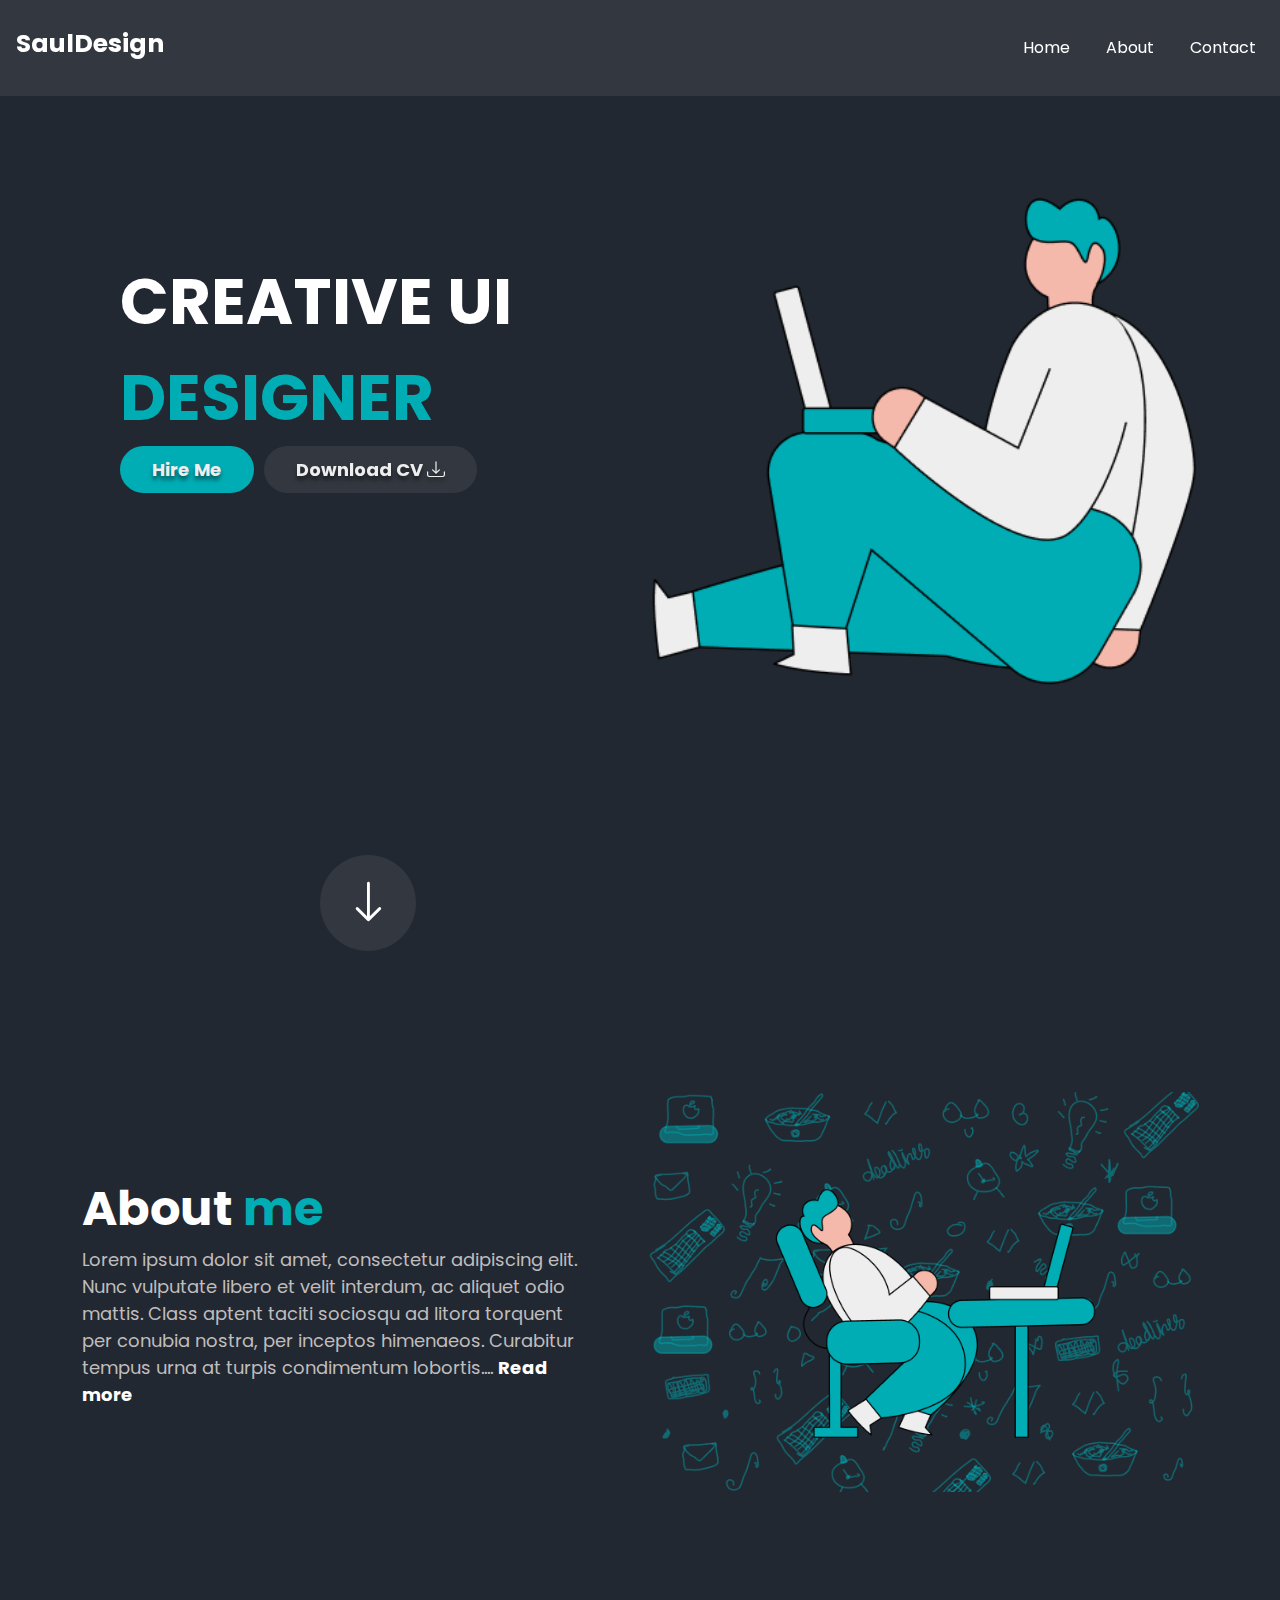
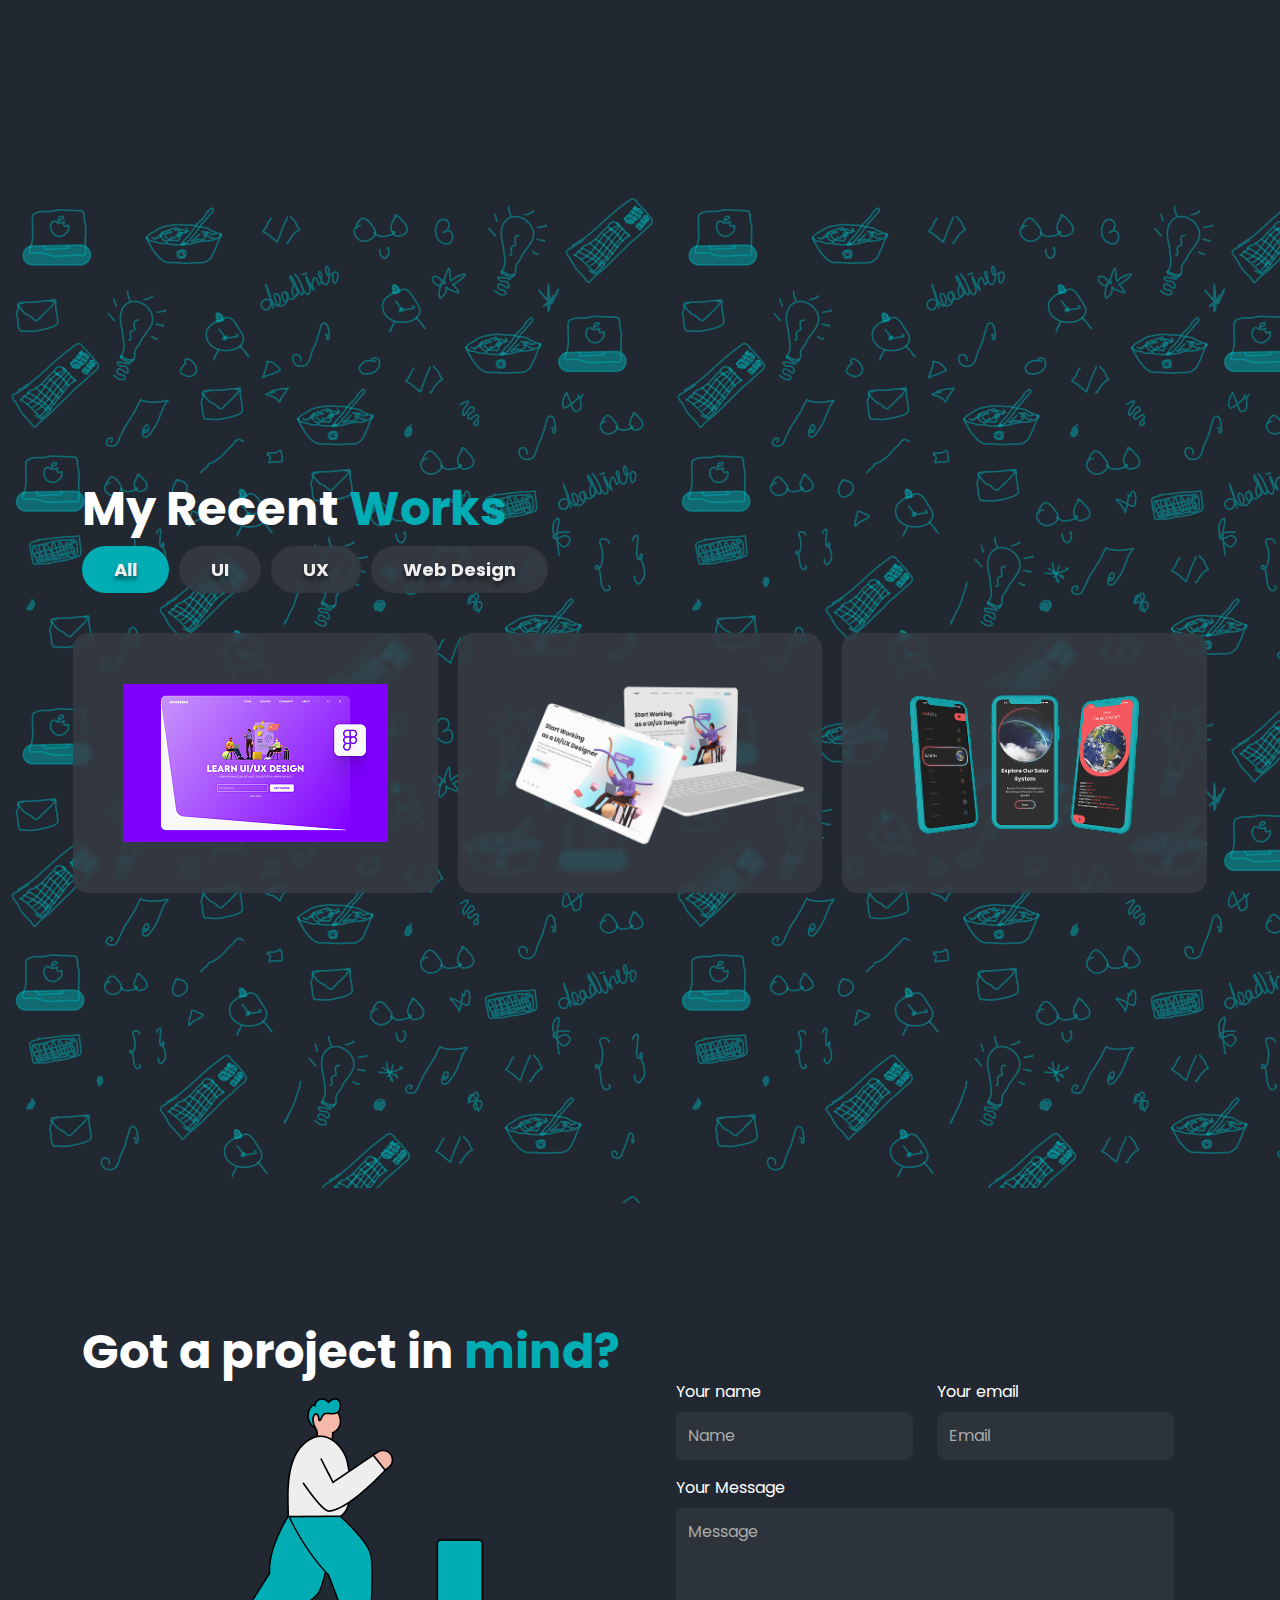
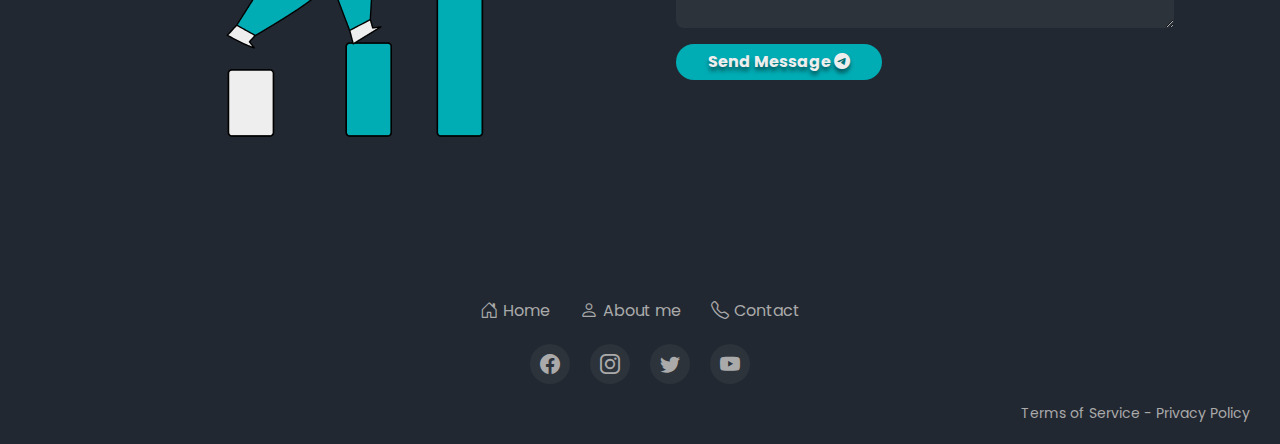
==== index.html @ f93b62bb "rename" ====
<!DOCTYPE html>
<html lang="en">
<head>
    <meta charset="UTF-8">
    <meta name="viewport" content="width=device-width, initial-scale=1.0">
    <title>Professional Webpage</title>
    <link href="https://cdn.jsdelivr.net/npm/bootstrap@5.3.0-alpha3/dist/css/bootstrap.min.css" rel="stylesheet">
    <link rel="stylesheet" href="https://cdn.jsdelivr.net/npm/bootstrap-icons@1.11.3/font/bootstrap-icons.min.css">
    <link rel="stylesheet" href="./home_page.css">
    <link href="https://fonts.googleapis.com/css2?family=Poppins:wght@400;700&display=swap" rel="stylesheet">
</head>
<body>

    <!-- Navigation Bar -->
    <nav class="navbar navbar-expand-lg fixed-top">
        <div class="container-fluid p-3">
            <a class="navbar-brand text-white" href="#"><h3>SaulDesign</h3></a>
            <button class="navbar-toggler" type="button" data-bs-toggle="collapse" data-bs-target="#navbarNav" aria-controls="navbarNav" aria-expanded="false" aria-label="Toggle navigation">
                <span class="navbar-toggler-icon"></span>
            </button>
            <div class="collapse navbar-collapse" id="navbarNav">
                <ul class="navbar-nav ms-auto">
                    <li class="nav-item"><a class="nav-link" href="#">Home</a></li>
                    <li class="nav-item"><a class="nav-link" href="#">About</a></li>
                    <li class="nav-item"><a class="nav-link" href="#">Contact</a></li>
                </ul>
            </div>
        </div>
    </nav>

    <!-- Main Section -->
    <div class="container mt-5">
        <div class="row align-items-center text-center text-md-start">
            <div class="text-content col-12 col-md-6">
                <div class="content">CREATIVE UI <span class="highlight">DESIGNER</span></div>
                <div class="buttons">
                    <button class="btn hire-me">Hire Me</button>
                    <button class="btn cv">Download CV <i class="bi bi-download"></i></button>
                </div>
            </div>
            <div class="main-img col-12 col-md-6">
                <img src="../assets/picture1.png" alt="Profile Image" class="img-fluid">
            </div>
        </div>
    </div>

    <!-- Arrow Section -->
    <div class="arrow-container">
        <div class="arrow-class">
            <i class="bi bi-arrow-down arrow"></i>
        </div>
    </div>


    <!-- About Me -->
    <div class="container mb-5">
        <div class="row align-items-center">
            <div class="col-12 col-md-6">
                <h1>About <span class="highlight">me</span></h1>
                <p>
                    Lorem ipsum dolor sit amet, consectetur adipiscing elit.
                    Nunc vulputate libero et velit interdum, ac aliquet odio mattis.
                    Class aptent taciti sociosqu ad litora torquent per conubia nostra,
                    per inceptos himenaeos. Curabitur tempus urna at turpis condimentum
                    lobortis.... <span class="read-more">Read more</span>
                </p>
            </div>
    
            <!-- Right Side: Image with Background -->
            <div class="col-12 col-md-6 image-container">
                <img src="../assets/Group 62.png" class="main-image">
            </div>
        </div>
    </div>
    

    <!-- Projects Page -->
     <div class="project-page mt-5">
        <div class="container project-section">
            <h1>
                My Recent <span class="highlight">Works</span>
            </h1>
            <div class="buttons">
                <button class="btn hire-me">All</button>
                <button class="btn cv">UI</button>
                <button class="btn cv">UX</button>
                <button class="btn cv">Web Design</button>
            </div>

            <div class="row mt-3 gy-4">
                <div class="col-4 projects">
                    <img src="../assets/project3.png" alt="">
                </div>
                <div class="col-4 projects">
                    <img src="../assets/project1.png" alt="">
                </div>
                <div class="col-4 projects">
                    <img src="../assets/project2.png" alt="">
                </div>
            </div>
        </div>
     </div>


     <!-- Contact Page -->
     <div class="container">
        <div class="row contact-pg align-items-center">
            <div class="col-md-6 text-center text-md-start">
                <h1>Got a project in <span class="highlight">mind?</span></h1>
                <img src="../assets/project_idea.png" class="project-idea-img img-fluid">
            </div>
    
            <div class="col-md-6">
                <div class="contact-form p-4 rounded">
                    <div class="row mb-3">
                        <div class="col-md-6">
                            <label class="form-label">Your name</label>
                            <input type="text" class="form-control" placeholder="Name">
                        </div>
                        <div class="col-md-6">
                            <label class="form-label">Your email</label>
                            <input type="email" class="form-control" placeholder="Email">
                        </div>
                    </div>
                    <div class="mb-3">
                        <label class="form-label">Your Message</label>
                        <textarea class="form-control" rows="4" placeholder="Message"></textarea>
                    </div>
                    <button class="btn button-font">
                        Send Message <i class="bi bi-telegram"></i>
                    </button>
                </div>
            </div>
        </div>
    </div>


    <!-- Footer Page -->
    <footer class="footer">
        <div class="footer-menu">
            <a href="#"><i class="bi bi-house-door"></i> Home</a>
            <a href="#"><i class="bi bi-person"></i> About me</a>
            <a href="#"><i class="bi bi-telephone"></i> Contact</a>
        </div>
    
        <div class="social-icons">
            <a href="#"><i class="bi bi-facebook"></i></a>
            <a href="#"><i class="bi bi-instagram"></i></a>
            <a href="#"><i class="bi bi-twitter"></i></a>
            <a href="#"><i class="bi bi-youtube"></i></a>
        </div>
    
        <div class="footer-terms">
            <a href="#">Terms of Service</a> - <a href="#">Privacy Policy</a>
        </div>
    </footer>
    
    
    
    
    

    <script src="https://cdn.jsdelivr.net/npm/bootstrap@5.3.0-alpha3/dist/js/bootstrap.bundle.min.js"></script>
</body>
</html>
---- home_page.css ----
body {
    background-color: rgba(34, 40, 49, 1);
    font-family: 'Poppins', sans-serif;
    color: white;
}
h1 {
    font-size: 48px;
    font-weight: bold;
    color: white;
}
h3{
    font-size: 25px;
    font-weight: bold;
    color: white;
}

/* Navbar */
.navbar {
    background: rgba(57, 62, 70, 0.75);
}
.navbar-nav {
    display: flex;
    gap: 20px;
}
.navbar-nav .nav-link {
    color: white !important;
    
}
.navbar-toggler {
    border-color: white !important;
}

.navbar-toggler-icon {
    filter: invert(1); 
}

/* Main Section */
.text-content {
    padding: 30px;
    margin-top: 5%;
}
.content {
    font-size: clamp(32px, 5vw, 70px);
    font-weight: 700;
}
.buttons {
    display: flex;
    flex-wrap: wrap;
    justify-content: center;
    gap: 10px;
}
.hire-me, .cv {
    padding: 10px 32px;
    border-radius: 30px;
    font-size: 18px;
    font-weight: 700;
    color: #EEEEEE;
    text-shadow: 0px 4px 4px rgba(0, 0, 0, 0.5);
    border: none;
}
.hire-me {
    background: #00ADB5;
}
.cv {
    background: rgba(57, 62, 70, 0.75);
    backdrop-filter: blur(2px);
}
.hire-me:hover {
    background: #008A92;
}
.cv:hover {
    background: rgba(57, 62, 70, 1);
}

/* Image Section */
.main-img {
    display: flex;
    justify-content: center;
    align-items: center;
    margin-top: 50px; /* Lower the image */
}
.main-img img {
    width: 100%;
    max-width: 400px;
    display: block;
    margin: auto;
}

/* Arrow */
.arrow-container {
    text-align: center;
    margin-top: 50px;
}
.arrow-class {
    position: absolute;
    top: 95%;
    left: 25%;
    width: 96px;
    height: 96px;
    background: rgba(57, 62, 70, 0.75);
    backdrop-filter: blur(4px);
    border-radius: 50%;

    display: flex;
    justify-content: center;
    align-items: center;
}
.arrow {
    font-size: 45px;
    color: white;
}
@media (min-width: 768px) { 
    .text-content {
        text-align: left;
        padding: 50px;
        margin-top: 2%;
    }
    .buttons {
        justify-content: flex-start;
    }
    .main-img {
        margin-top: 80px; 
    }
    .main-img img {
        max-width: 500px;
    }
}
@media (min-width: 1024px) { 
    .text-content {
        margin-top: -10%; 
    }
    .main-img {
        margin-top: 120px; 
    }
    .main-img img {
        max-width: 600px;
    }
}

/* About Me Section */
.highlight {
    color: #00ADB5; 
}
.read-more{
    color: white;
    font-weight: bold;
}

p {
    font-size: 18px;
    color: #c0bdbd;
    max-width: 500px;
}
.image-container {
    position: relative;
    display: flex;
    justify-content: center;
    align-items: center;
    background-image: url('../assets/doodle_items.png'); 
    background-size: cover;
    background-position: center;
    background-repeat: no-repeat;
    min-height: 400px;

    margin-top: 230px; 
    margin-bottom: 250px;
}

.main-image {
    position: absolute;
    max-width: 60%;
}
@media (max-width: 1024px) {
    h1 {
        font-size: 38px;
    }

    p {
        font-size: 16px;
    }

    .image-container {
        min-height: 300px;
    }
}
@media (max-width: 768px) {
    .image-container {
        min-height: 250px;
    }

    .main-image {
        max-width: 60%;
    }
}



/* Project Page */
.project-page {
    background-image: url('../assets/doodle_items.png'); 
    background-size: auto; 
    background-repeat: repeat;
    background-position: top left; 
    padding: 60px 0;
}
.project-section {
    margin-top: 230px; 
    margin-bottom: 250px;  
}

.project-section .row {
    display: flex;
    justify-content: center; 
    flex-wrap: wrap;
    gap: 20px; 
}
.projects {
    flex: 1;
    min-width: 280px; 
    max-width: 32%; 
    background: rgba(57, 62, 70, 0.75);
    backdrop-filter: blur(2px);
    height: 260px; 
    border-radius: 15px;
    display: flex;
    justify-content: center;
    align-items: center;
    overflow: hidden; 
}
.projects img {
    max-width: 100%; 
    max-height: 100%; 
    object-fit: contain; 
}
@media (max-width: 992px) { 
    .projects {
        max-width: 30%;
        height: 240px; 
    }
}
@media (max-width: 768px) { 
    .projects {
        max-width: 45%;
        height: 220px;
    }
}
@media (max-width: 576px) {
    .projects {
        max-width: 100%; 
        height: 200px;
    }
}


/* Contact Section */
.contact-pg {
    margin-top: 120px;
    margin-bottom: 120px;
    display: flex;
    align-items: center;
}
.project-idea-img {
    display: block;
    max-width: 60%;
    margin-left: auto;
    margin-right: auto;
}
.contact-form {
    max-width: 550px;    
}
.form-control {
    background-color: #2d333b;
    border: none;
    color: white;
    padding: 12px;
    border-radius: 8px;
}

.form-control::placeholder {
    color: #aaaaaa;
}

.form-control:focus {
    background-color: #2d333b;
    color: white;
    border-color: #1f6feb;
    box-shadow: none;
}
.button-font{
    padding: 6px 32px;
    border-radius: 30px;
    font-size: 16px;
    font-weight: 700;
    color: #EEEEEE;
    text-shadow: 0px 4px 4px rgba(0, 0, 0, 0.5);
    border: none;
    background: #00ADB5;
}
.button-font:hover {
    background: #008A92;
}
@media (max-width: 768px) {
    .contact-pg {
        flex-direction: column;
        text-align: center;
    }

    .project-idea-img {
        max-width: 60%;
        margin-left: auto;
        margin-right: auto; 
        margin-bottom: 20px;
    }

    .contact-form {
        max-width: 100%;
    }
}


/* Footer Section */
.footer {
    color: #aaa;
    text-align: center;
    padding: 40px 0;
    font-family: 'Poppins', sans-serif;
    position: relative;
}
.footer-menu {
    display: flex;
    justify-content: center;
    gap: 30px;
    margin-bottom: 20px;
}

.footer-menu a {
    color: #aaa;
    text-decoration: none;
    font-size: 16px;
    display: flex;
    align-items: center;
    gap: 5px;
    transition: color 0.3s;
}

.footer-menu a:hover {
    color: #00ADB5;
}

.footer-menu a i {
    font-size: 18px;
}
.social-icons {
    display: flex;
    justify-content: center;
    gap: 20px;
    margin-bottom: 20px;
}

.social-icons a {
    display: flex;
    align-items: center;
    justify-content: center;
    width: 40px;
    height: 40px;
    border-radius: 50%;
    background: #2d333b;
    color: #aaa;
    text-decoration: none;
    font-size: 20px;
    transition: 0.3s;
}

.social-icons a:hover {
    background: #00ADB5;
    color: white;
}
.footer-terms {
    position: absolute;
    right: 30px;
    bottom: 20px;
    font-size: 14px;
}

.footer-terms a {
    color: #aaa;
    text-decoration: none;
    transition: color 0.3s;
}

.footer-terms a:hover {
    color: #00ADB5;
}
@media (max-width: 768px) {
    .footer-menu {
        flex-direction: column;
        gap: 10px;
        align-items: center; 
        display: flex;
        text-align: center;
    }

    .social-icons {
        gap: 15px;
    }

    .footer-terms {
        position: relative;
        text-align: center;
        right: 0;
        bottom: 0;
        margin-top: 20px;
    }
}
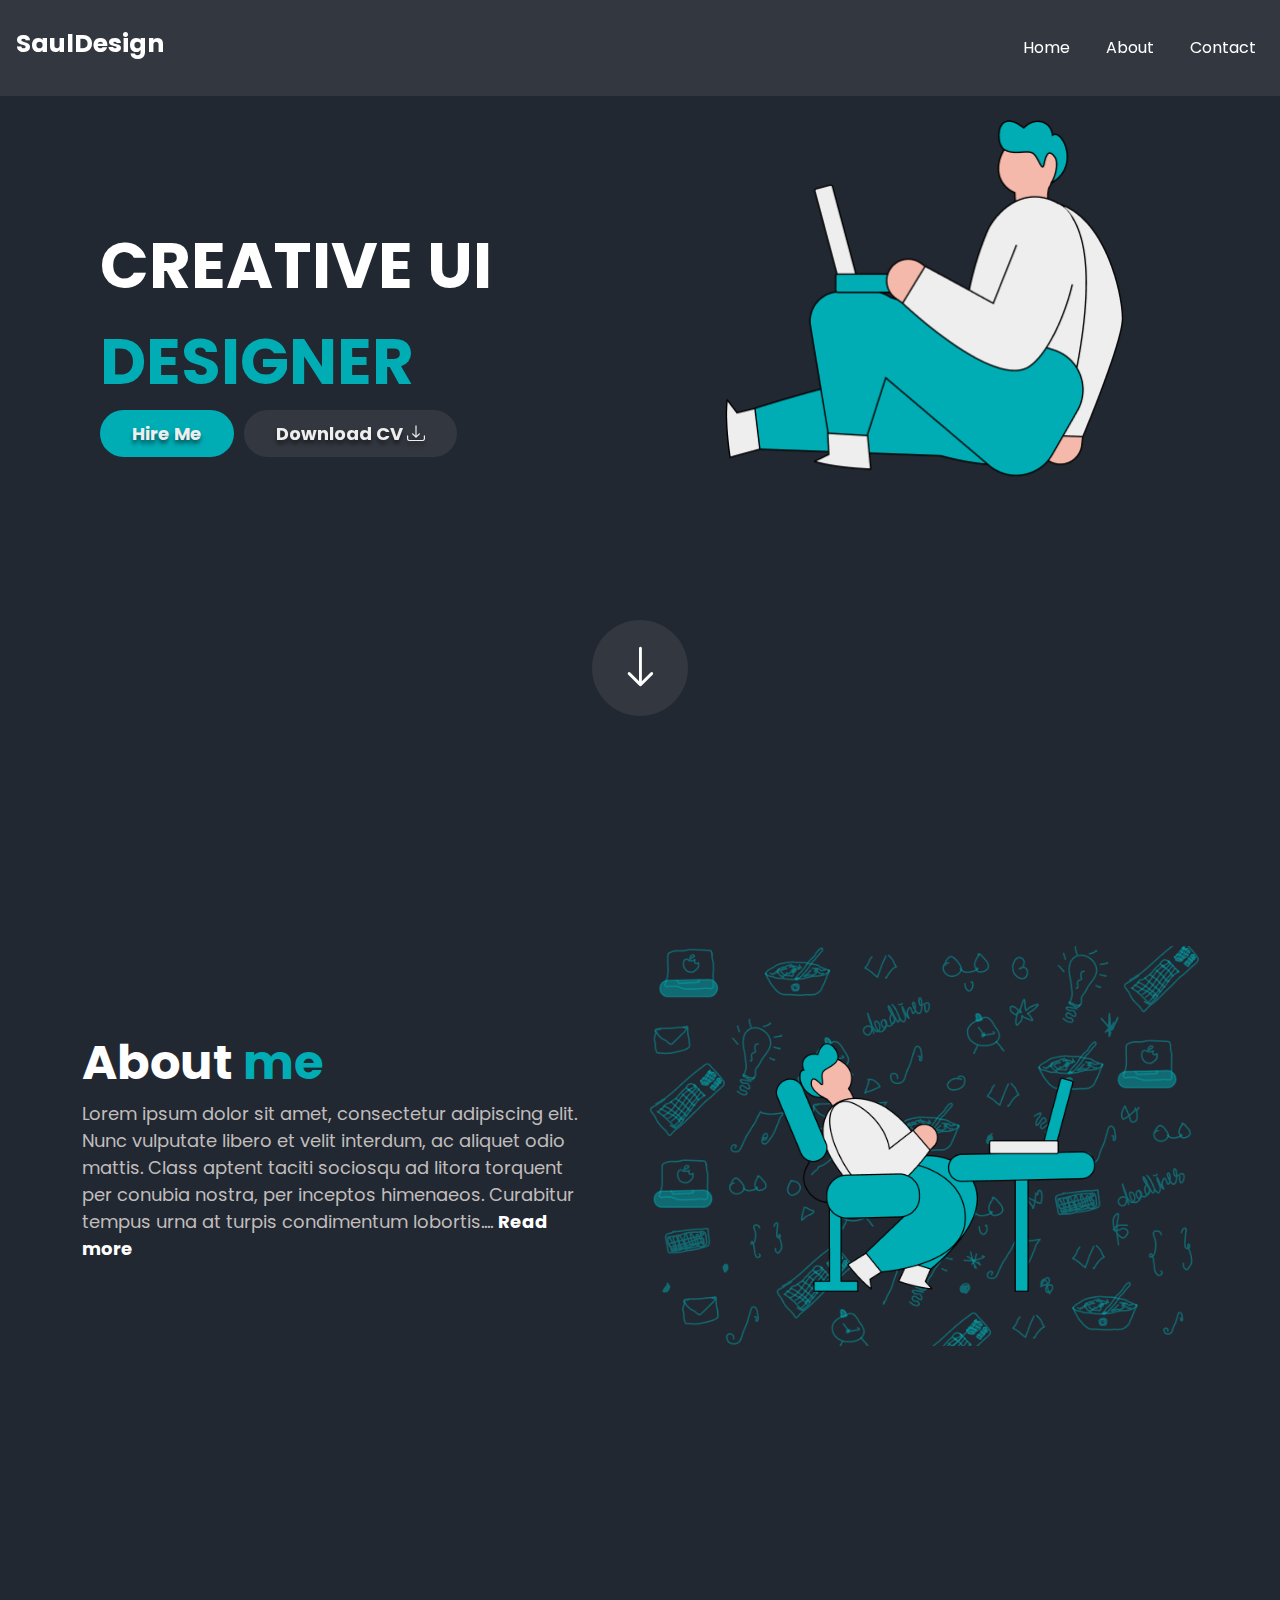
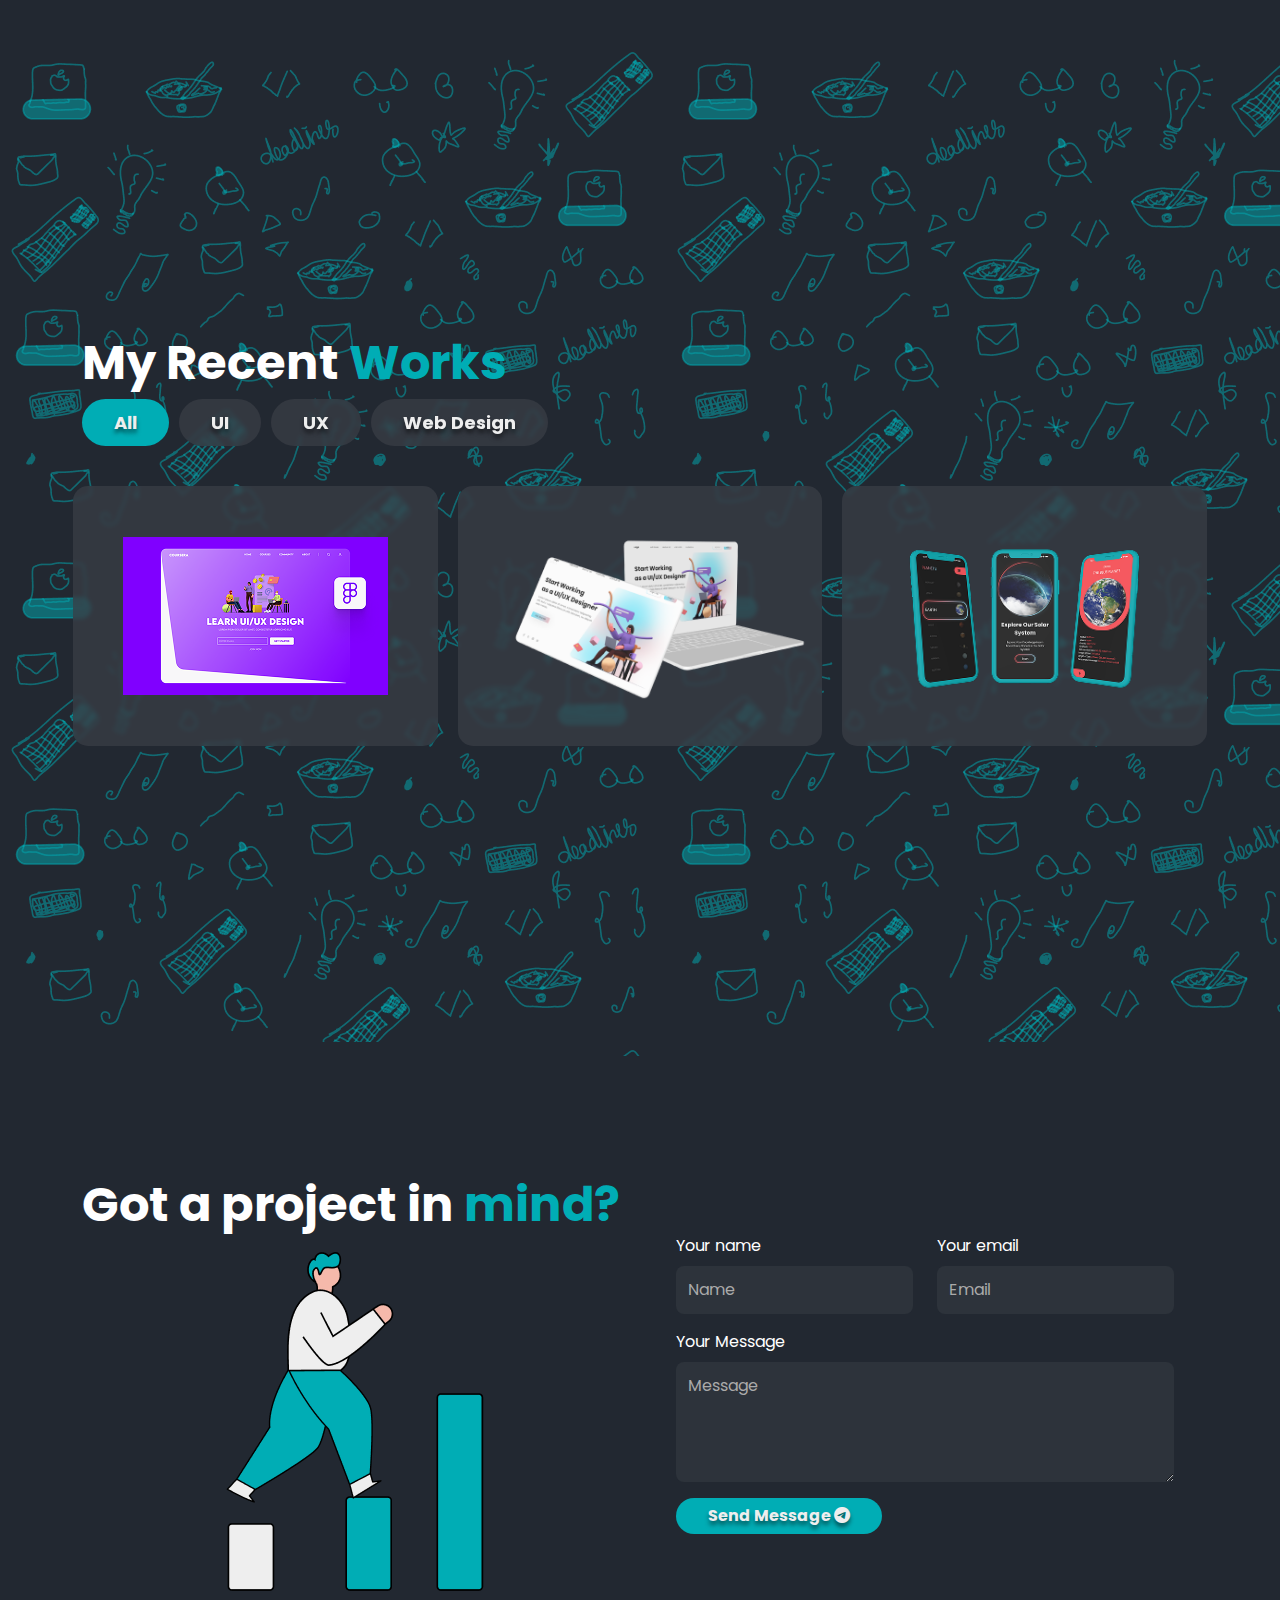
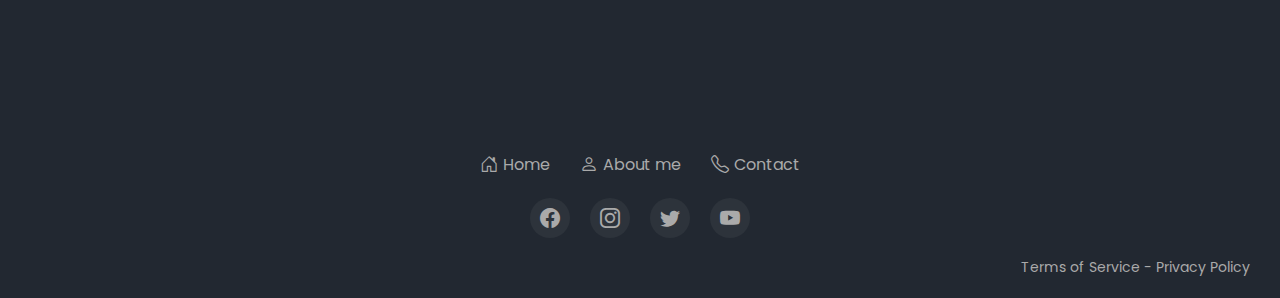
==== commit c4ebc4a2: "buttons" ====
--- a/index.html
+++ b/index.html
@@ -3,7 +3,7 @@
 <head>
     <meta charset="UTF-8">
     <meta name="viewport" content="width=device-width, initial-scale=1.0">
-    <title>Professional Webpage</title>
+    <title>Webpage</title>
     <link href="https://cdn.jsdelivr.net/npm/bootstrap@5.3.0-alpha3/dist/css/bootstrap.min.css" rel="stylesheet">
     <link rel="stylesheet" href="https://cdn.jsdelivr.net/npm/bootstrap-icons@1.11.3/font/bootstrap-icons.min.css">
     <link rel="stylesheet" href="./home_page.css">
@@ -39,7 +39,7 @@
                 </div>
             </div>
             <div class="main-img col-12 col-md-6">
-                <img src="../assets/picture1.png" alt="Profile Image" class="img-fluid">
+                <img src="./assets/picture1.png" class="img-fluid">
             </div>
         </div>
     </div>
@@ -68,7 +68,7 @@
     
             <!-- Right Side: Image with Background -->
             <div class="col-12 col-md-6 image-container">
-                <img src="../assets/Group 62.png" class="main-image">
+                <img src="./assets/Group 62.png" class="main-image">
             </div>
         </div>
     </div>
@@ -89,13 +89,13 @@
 
             <div class="row mt-3 gy-4">
                 <div class="col-4 projects">
-                    <img src="../assets/project3.png" alt="">
+                    <img src="./assets/project3.png" alt="">
                 </div>
                 <div class="col-4 projects">
-                    <img src="../assets/project1.png" alt="">
+                    <img src="./assets/project1.png" alt="">
                 </div>
                 <div class="col-4 projects">
-                    <img src="../assets/project2.png" alt="">
+                    <img src="./assets/project2.png" alt="">
                 </div>
             </div>
         </div>
@@ -107,7 +107,7 @@
         <div class="row contact-pg align-items-center">
             <div class="col-md-6 text-center text-md-start">
                 <h1>Got a project in <span class="highlight">mind?</span></h1>
-                <img src="../assets/project_idea.png" class="project-idea-img img-fluid">
+                <img src="./assets/project_idea.png" class="project-idea-img img-fluid">
             </div>
     
             <div class="col-md-6">
--- a/home_page.css
+++ b/home_page.css
@@ -78,7 +78,7 @@
     display: flex;
     justify-content: center;
     align-items: center;
-    margin-top: 50px; /* Lower the image */
+    margin-top: 50px;
 }
 .main-img img {
     width: 100%;
@@ -89,54 +89,66 @@
 
 /* Arrow */
 .arrow-container {
-    text-align: center;
+    display: flex;
+    justify-content: center;
+    align-items: center;
     margin-top: 50px;
 }
+
 .arrow-class {
-    position: absolute;
-    top: 95%;
-    left: 25%;
     width: 96px;
     height: 96px;
     background: rgba(57, 62, 70, 0.75);
     backdrop-filter: blur(4px);
     border-radius: 50%;
-
-    display: flex;
-    justify-content: center;
-    align-items: center;
-}
+    display: flex;
+    justify-content: center;
+    align-items: center;
+}
+
 .arrow {
     font-size: 45px;
     color: white;
 }
-@media (min-width: 768px) { 
-    .text-content {
-        text-align: left;
-        padding: 50px;
-        margin-top: 2%;
-    }
-    .buttons {
-        justify-content: flex-start;
-    }
-    .main-img {
-        margin-top: 80px; 
-    }
-    .main-img img {
-        max-width: 500px;
-    }
-}
-@media (min-width: 1024px) { 
-    .text-content {
-        margin-top: -10%; 
-    }
-    .main-img {
-        margin-top: 120px; 
-    }
-    .main-img img {
-        max-width: 600px;
-    }
-}
+
+/* Responsive Adjustments */
+@media (max-width: 1024px) {
+    .arrow-class {
+        width: 80px;
+        height: 80px;
+    }
+
+    .arrow {
+        font-size: 38px;
+    }
+}
+
+@media (max-width: 768px) {
+    .arrow-class {
+        width: 70px;
+        height: 70px;
+    }
+
+    .arrow {
+        font-size: 32px;
+    }
+}
+
+@media (max-width: 576px) {
+    .arrow-container {
+        margin-top: 30px;
+    }
+
+    .arrow-class {
+        width: 60px;
+        height: 60px;
+    }
+
+    .arrow {
+        font-size: 28px;
+    }
+}
+
 
 /* About Me Section */
 .highlight {
@@ -157,7 +169,7 @@
     display: flex;
     justify-content: center;
     align-items: center;
-    background-image: url('../assets/doodle_items.png'); 
+    background-image: url('./assets/doodle_items.png'); 
     background-size: cover;
     background-position: center;
     background-repeat: no-repeat;
@@ -198,11 +210,17 @@
 
 /* Project Page */
 .project-page {
-    background-image: url('../assets/doodle_items.png'); 
+    background-image: url('./assets/doodle_items.png'); 
     background-size: auto; 
     background-repeat: repeat;
     background-position: top left; 
     padding: 60px 0;
+}
+.buttons {
+    display: flex;
+    flex-wrap: wrap;
+    gap: 10px;
+    justify-content: flex-start; 
 }
 .project-section {
     margin-top: 230px; 
@@ -343,11 +361,9 @@
     gap: 5px;
     transition: color 0.3s;
 }
-
 .footer-menu a:hover {
     color: #00ADB5;
 }
-
 .footer-menu a i {
     font-size: 18px;
 }
